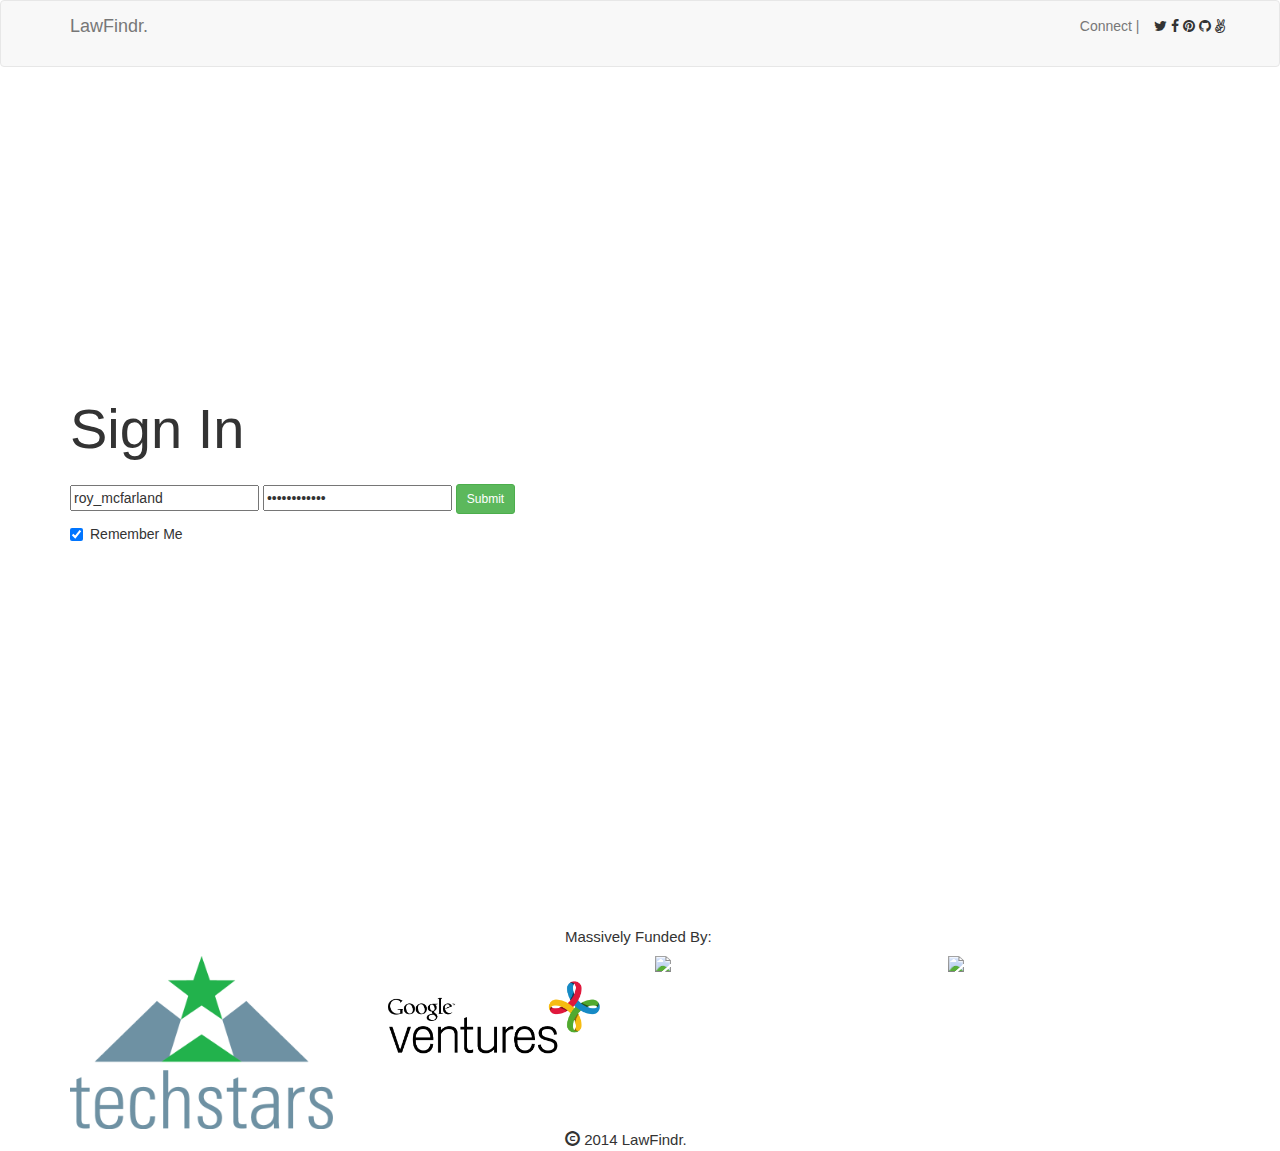
==== index.html @ 1166aa90 "added skeleton structuring for static research portal" ====
<!DOCTYPE html>
<html lang="en">
<head>
  <meta charset="utf-8">
  <meta name="viewport" content="width=device-width, initial-scale=1">
  <title>LawFindr. | Legal Research Simplified</title>
  <link rel="stylesheet" type="text/css" href="http://cdnjs.cloudflare.com/ajax/libs/twitter-bootstrap/3.2.0/css/bootstrap.min.css">
  <link href="http://maxcdn.bootstrapcdn.com/font-awesome/4.2.0/css/font-awesome.min.css" rel="stylesheet">
  <link rel="stylesheet" type="text/css" href="main.css">
</head>
<body>

	<nav class="navbar navbar-default" role="navigation">
  		<div class="container">
  			<div class="navbar-header">
  				<a class="navbar-brand" href="#">LawFindr.</a>
  			</div>
         
        <div class="form-group navbar-right social">
          <p class="navbar-text">Connect |</p>
          <i class="fa fa-twitter"></i>
          <i class="fa fa-facebook"></i>
          <i class="fa fa-pinterest"></i>
          <i class="fa fa-github"></i>
          <i class="fa fa-angellist"></i>
        </div> 

		  </div> <!-- container -->
	</nav> <!-- navbar -->

	<div class="jumbotron">
		<div class="container">
    	<div class="row">
        <div class="col-md-6">
          <div class="wrap">
            <p class="form-title" id="signIn">Sign In</p>
              <form class="login">
                <input class="username" type="text"> 
                <input class="password" type="password">
                <input type="submit" value="Submit" class="btn btn-success btn-sm" id="myLogin">
                  <div class="checkbox">
                    <label>
                 			<input type="checkbox" checked> Remember Me
                    </label>
                  </div>
              </form>
          </div>
        </div>
    	</div>
		</div> <!-- container -->
	</div> <!-- jumbotron -->

	<footer>
		<div class="container">
      <div class="row">
        <p class="footer-header">Massively Funded By:</p>
        <p> </p>
  		</div>
  		<div class="row">
  			<img src="ts-logo.png" class="img-responsive col-xs-12 col-sm-3">
  			<img src="gv-logo.png" class="img-responsive col-xs-12 col-sm-3">
  			<img src="imgres.png" class="img-responsive col-xs-12 col-sm-3">
  			<img src="SeedSumo.png" class="img-responsive col-xs-12 col-sm-3">
  		</div>
      <div class="row">
        <p class="footer-header"><span class="glyphicon glyphicon-copyright-mark"></span>  2014 LawFindr.</p>
      </div>
    </div>
	</footer>
	
	<script src="http://cdnjs.cloudflare.com/ajax/libs/jquery/2.0.3/jquery.min.js"></script>
	<script src="https://maxcdn.bootstrapcdn.com/bootstrap/3.2.0/js/bootstrap.min.js"></script>
	<script src="main.js"></script>

</body>
</html>
---- main.css ----
.navbar {
	margin-bottom: -20px;
}

.jumbotron {
	background: url('Themis.JPG') no-repeat center center;
	-webkit-background-size: cover;
	-moz-background-size: cover;
	-o-background-size: cover;
	background-size: cover;
	padding: 342px 0px;
}

#signIn {
	font-size: 4em;
	font-style: bold;
}

.footer-header {
	font-size: 15px;
	height: 20px;
	width: 150px;
	margin: 0px auto 0px auto;
}

#beginSearch {
	margin: 5% auto 0% auto;
	width: 40%;
}

#searchButton {
	float: right;
	margin: 2% auto;
}

.social i {
	padding: 11% 0% 0% 0%;
}

.level1 {
	margin: 5% 5%;
}

.level1 div:nth-child(1) {
	border: 1px solid gray;
	border-radius: 5%;
}

.level2 {
	margin: 5% 5%;
}

.level3 {
	margin: 5% 5%;
}
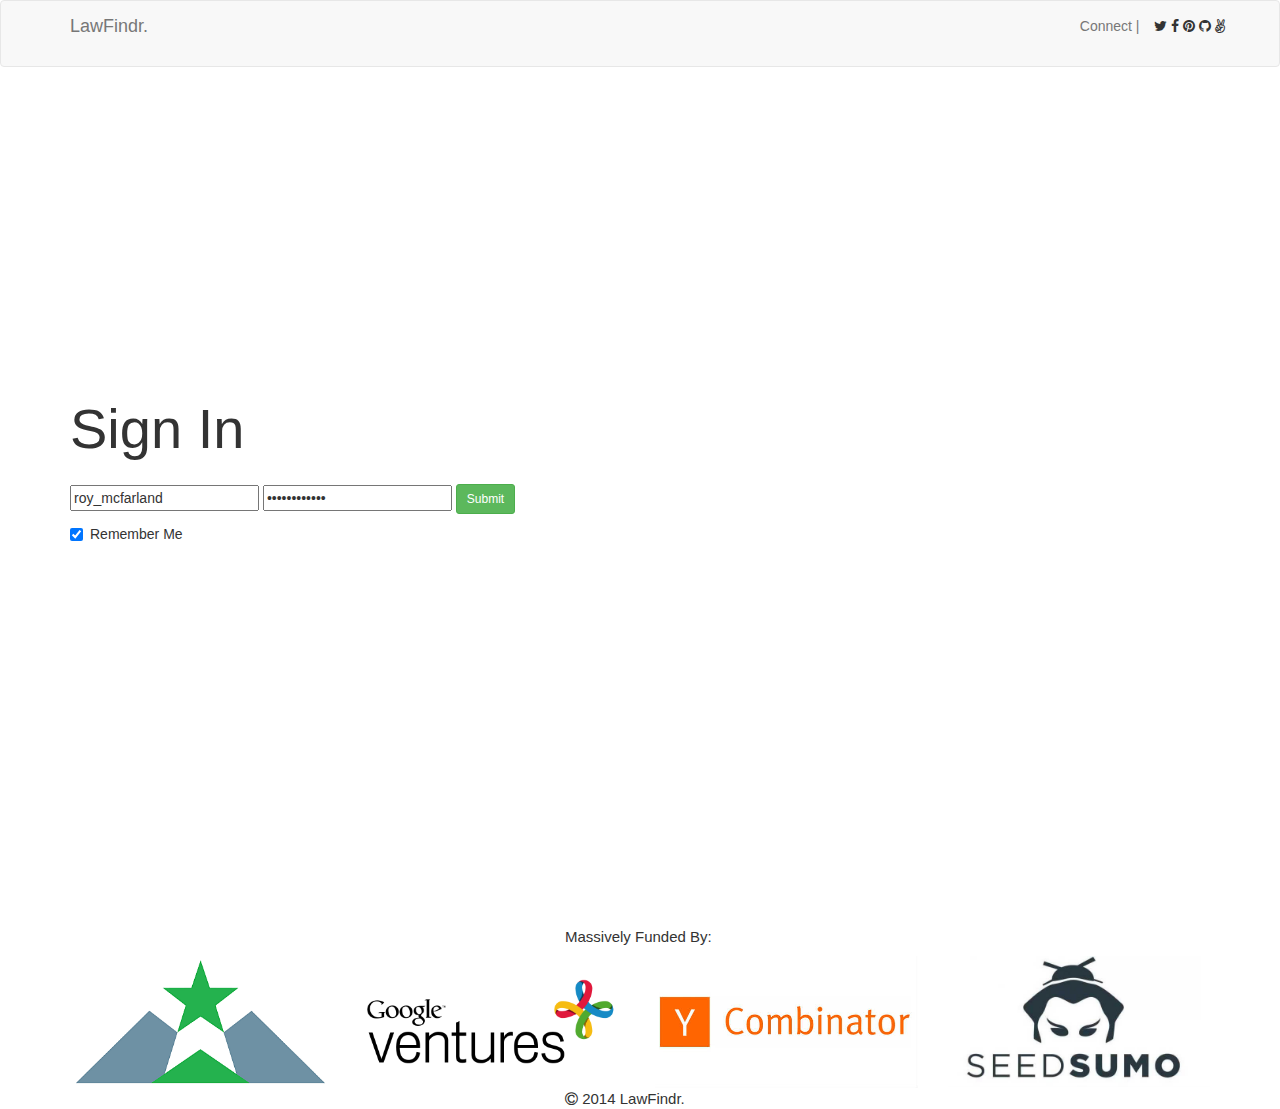
==== commit 9c9b9074: "updated & edited" ====
--- a/index.html
+++ b/index.html
@@ -56,14 +56,24 @@
         <p class="footer-header">Massively Funded By:</p>
         <p> </p>
   		</div>
+      <div></div>
   		<div class="row">
-  			<img src="ts-logo.png" class="img-responsive col-xs-12 col-sm-3">
-  			<img src="gv-logo.png" class="img-responsive col-xs-12 col-sm-3">
-  			<img src="imgres.png" class="img-responsive col-xs-12 col-sm-3">
-  			<img src="SeedSumo.png" class="img-responsive col-xs-12 col-sm-3">
-  		</div>
+  			<div class="col-xs-12 col-sm-3">
+          <img src="ts-logo.png" class="img-responsive">
+        </div>
+        <div class="col-xs-12 col-sm-3">
+  		    <img src="gv-logo.png" class="img-responsive">
+        </div>
+  			<div class="col-xs-12 col-sm-3">
+          <img src="Y-Combinator-Logo.jpg" class="img-responsive">
+        </div>
+        <div class="col-xs-12 col-sm-3">
+  		    <img src="maxresdefault.jpg" class="img-responsive">
+  		  </div>
+      </div>
+      <div></div>
       <div class="row">
-        <p class="footer-header"><span class="glyphicon glyphicon-copyright-mark"></span>  2014 LawFindr.</p>
+        <p class="footer-header"><span><i class="fa fa-copyright"></i></span>  2014 LawFindr.</p>
       </div>
     </div>
 	</footer>
--- a/main.css
+++ b/main.css
@@ -24,7 +24,7 @@
 }
 
 #beginSearch {
-	margin: 5% auto 0% auto;
+	margin: 10% auto 0% auto;
 	width: 40%;
 }
 
@@ -41,15 +41,15 @@
 	margin: 5% 5%;
 }
 
-.level1 div:nth-child(1) {
-	border: 1px solid gray;
-	border-radius: 5%;
-}
-
 .level2 {
 	margin: 5% 5%;
 }
 
 .level3 {
 	margin: 5% 5%;
-}+}
+
+.elements {
+	color: #428bca;
+}
+
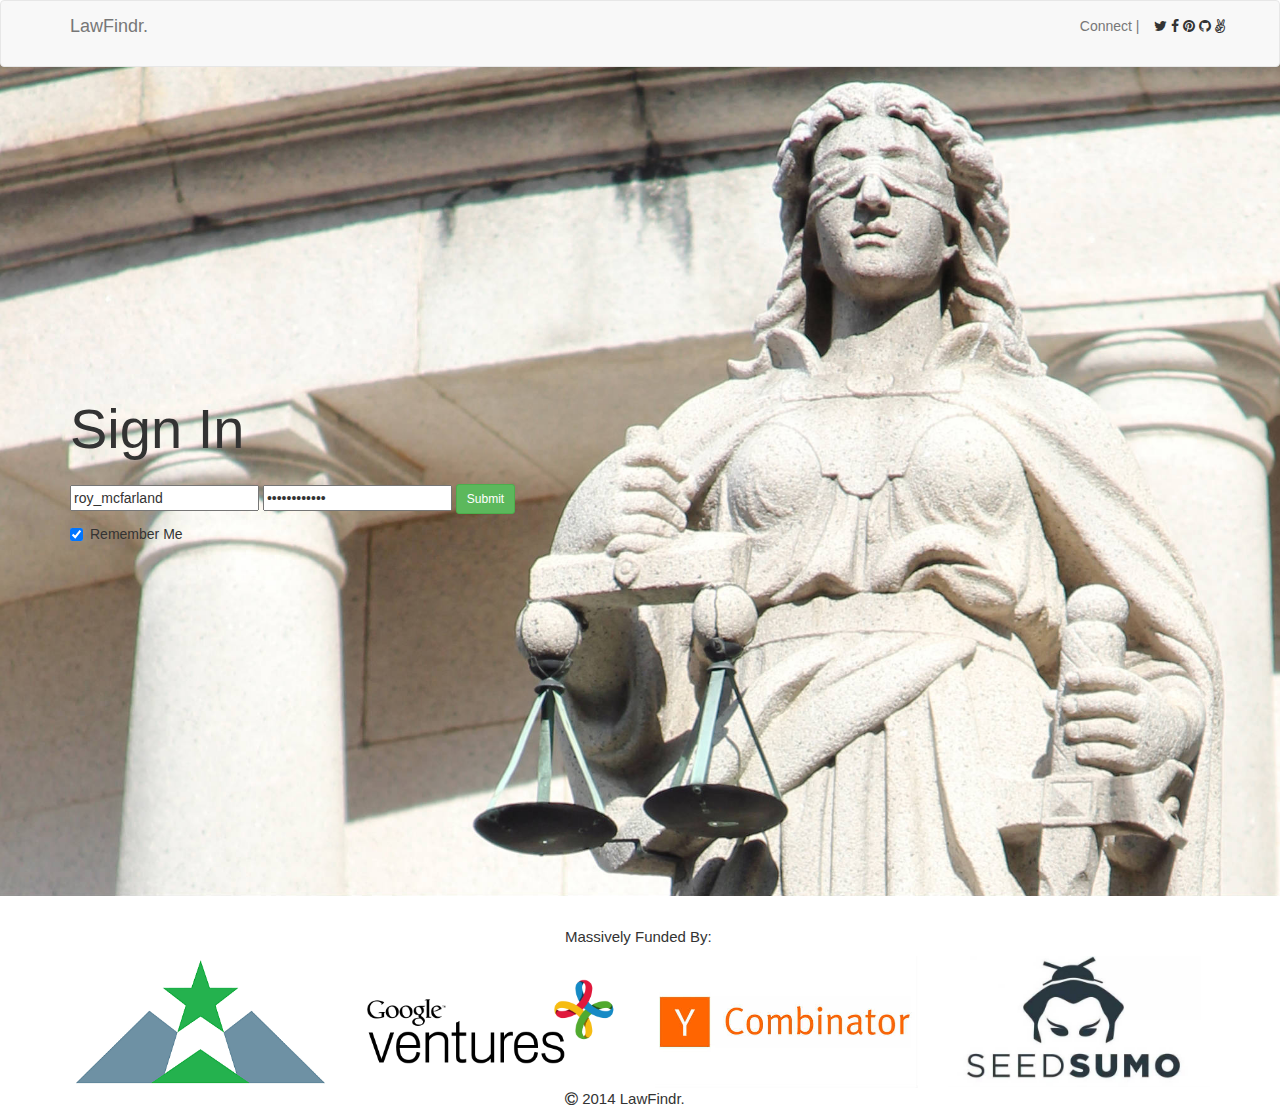
==== commit 5feaa77b: "UX/UI improvements (generally): added levity button, cropped images & used jQuery slideDown() to rev" ====
--- a/index.html
+++ b/index.html
@@ -7,6 +7,7 @@
   <link rel="stylesheet" type="text/css" href="http://cdnjs.cloudflare.com/ajax/libs/twitter-bootstrap/3.2.0/css/bootstrap.min.css">
   <link href="http://maxcdn.bootstrapcdn.com/font-awesome/4.2.0/css/font-awesome.min.css" rel="stylesheet">
   <link rel="stylesheet" type="text/css" href="main.css">
+  <link rel="icon" href="images/favicon.ico" type="image/x-icon">
 </head>
 <body>
 
@@ -59,16 +60,16 @@
       <div></div>
   		<div class="row">
   			<div class="col-xs-12 col-sm-3">
-          <img src="ts-logo.png" class="img-responsive">
+          <img src="images/ts-logo.png" class="img-responsive">
         </div>
         <div class="col-xs-12 col-sm-3">
-  		    <img src="gv-logo.png" class="img-responsive">
+  		    <img src="images/gv-logo.png" class="img-responsive">
         </div>
   			<div class="col-xs-12 col-sm-3">
-          <img src="Y-Combinator-Logo.jpg" class="img-responsive">
+          <img src="images/Y-Combinator-Logo.jpg" class="img-responsive">
         </div>
         <div class="col-xs-12 col-sm-3">
-  		    <img src="maxresdefault.jpg" class="img-responsive">
+  		    <img src="images/maxresdefault.jpg" class="img-responsive">
   		  </div>
       </div>
       <div></div>
--- a/main.css
+++ b/main.css
@@ -3,12 +3,18 @@
 }
 
 .jumbotron {
-	background: url('Themis.JPG') no-repeat center center;
+	background: url('images/Themis.JPG') no-repeat center center;
 	-webkit-background-size: cover;
 	-moz-background-size: cover;
 	-o-background-size: cover;
 	background-size: cover;
 	padding: 342px 0px;
+}
+
+.centerMe {
+	width: 400px;
+	margin-left: auto;
+	margin-right: auto;
 }
 
 #signIn {
@@ -28,7 +34,7 @@
 	width: 40%;
 }
 
-#searchButton {
+#searchButtons {
 	float: right;
 	margin: 2% auto;
 }
@@ -37,19 +43,77 @@
 	padding: 11% 0% 0% 0%;
 }
 
-.level1 {
-	margin: 5% 5%;
-}
-
-.level2 {
-	margin: 5% 5%;
-}
-
-.level3 {
+.rowBreak {
 	margin: 5% 5%;
 }
 
 .elements {
-	color: #428bca;
+	font-size: 1.5em;
 }
 
+.removeButton {
+	float: right;
+	padding-top: 20%;
+}
+
+.modal-header {
+	width: 400px;
+	margin-left: auto;
+	margin-right: auto;
+}
+
+#cases-action1 {
+	display: none;
+	background-color: moccasin;
+	border-radius: 15px;
+	padding: 15px 10px 15px 20px;
+}
+
+#cases-action2 {
+	display: none;
+	background-color: moccasin;
+	border-radius: 15px;
+	padding: 15px 10px 15px 20px;
+}
+
+#cases-action3 {
+	display: none;
+	background-color: moccasin;
+	border-radius: 15px;
+	padding: 15px 10px 15px 20px;
+}
+
+#cases-intent1 {
+	display: none;
+	background-color: moccasin;
+	border-radius: 15px;
+	padding: 15px 10px 15px 20px;
+}
+
+#cases-intent2 {
+	display: none;
+	background-color: moccasin;
+	border-radius: 15px;
+	padding: 15px 10px 15px 20px;
+}
+
+#cases-causation1 {
+	display: none;
+	background-color: moccasin;
+	border-radius: 15px;
+	padding: 15px 10px 15px 20px;
+}
+
+#cases-causation2 {
+	display: none;
+	background-color: moccasin;
+	border-radius: 15px;
+	padding: 15px 10px 15px 20px;
+}
+
+#cases-causation3 {
+	display: none;
+	background-color: moccasin;
+	border-radius: 15px;
+	padding: 15px 10px 15px 20px;
+}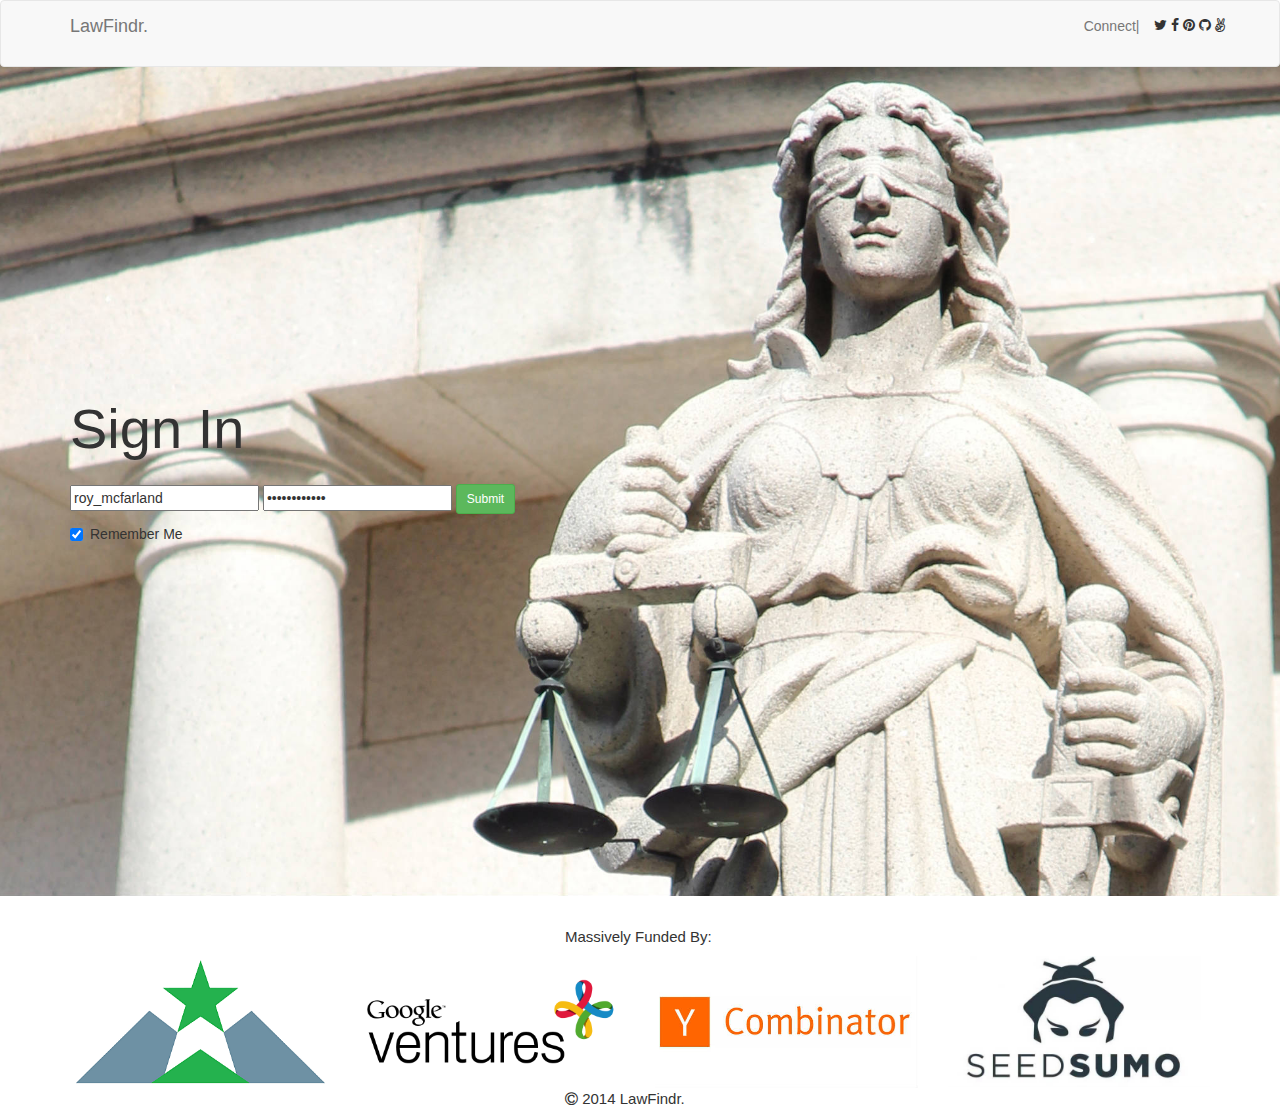
==== commit 000e246f: "final round of edits before demo" ====
--- a/index.html
+++ b/index.html
@@ -18,7 +18,7 @@
   			</div>
          
         <div class="form-group navbar-right social">
-          <p class="navbar-text">Connect |</p>
+          <p class="navbar-text">Connect|</p>
           <i class="fa fa-twitter"></i>
           <i class="fa fa-facebook"></i>
           <i class="fa fa-pinterest"></i>
--- a/main.css
+++ b/main.css
@@ -39,6 +39,10 @@
 	margin: 2% auto;
 }
 
+#levityButton {
+	margin-right: 20px;
+}
+
 .social i {
 	padding: 11% 0% 0% 0%;
 }
@@ -69,11 +73,19 @@
 	padding: 15px 10px 15px 20px;
 }
 
+#endAction1 {
+	margin-right: 30px;
+}
+
 #cases-action2 {
 	display: none;
 	background-color: moccasin;
 	border-radius: 15px;
 	padding: 15px 10px 15px 20px;
+}
+
+#endAction2 {
+	margin-right: 30px;
 }
 
 #cases-action3 {
@@ -83,11 +95,19 @@
 	padding: 15px 10px 15px 20px;
 }
 
+#endAction3 {
+	margin-right: 30px;
+}
+
 #cases-intent1 {
 	display: none;
 	background-color: moccasin;
 	border-radius: 15px;
 	padding: 15px 10px 15px 20px;
+}
+
+#endIntent1 {
+	margin-right: 30px;
 }
 
 #cases-intent2 {
@@ -97,11 +117,19 @@
 	padding: 15px 10px 15px 20px;
 }
 
+#endIntent2 {
+	margin-right: 30px;
+}
+
 #cases-causation1 {
 	display: none;
 	background-color: moccasin;
 	border-radius: 15px;
 	padding: 15px 10px 15px 20px;
+}
+
+#endCausation1 {
+	margin-right: 30px;
 }
 
 #cases-causation2 {
@@ -111,9 +139,17 @@
 	padding: 15px 10px 15px 20px;
 }
 
+#endCausation2 {
+	margin-right: 30px;
+}
+
 #cases-causation3 {
 	display: none;
 	background-color: moccasin;
 	border-radius: 15px;
 	padding: 15px 10px 15px 20px;
+}
+
+#endCausation3 {
+	margin-right: 30px;
 }